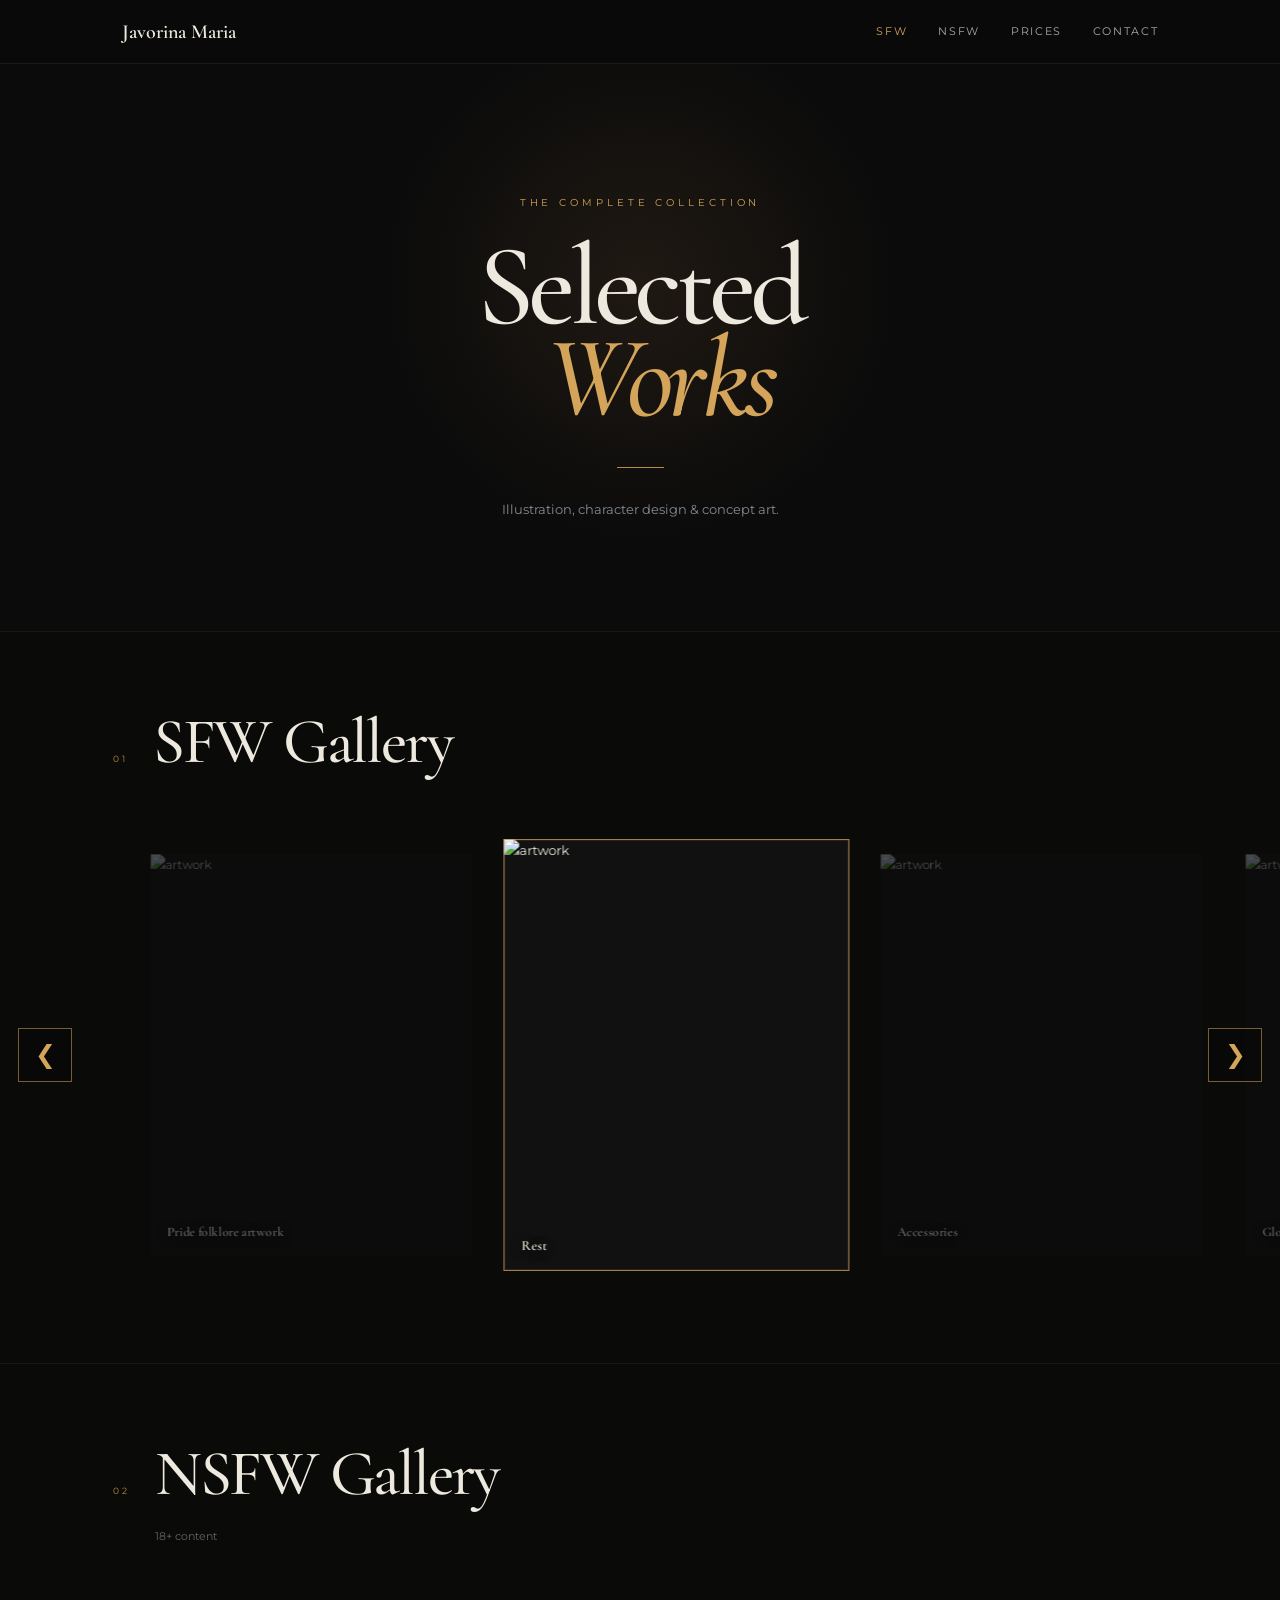
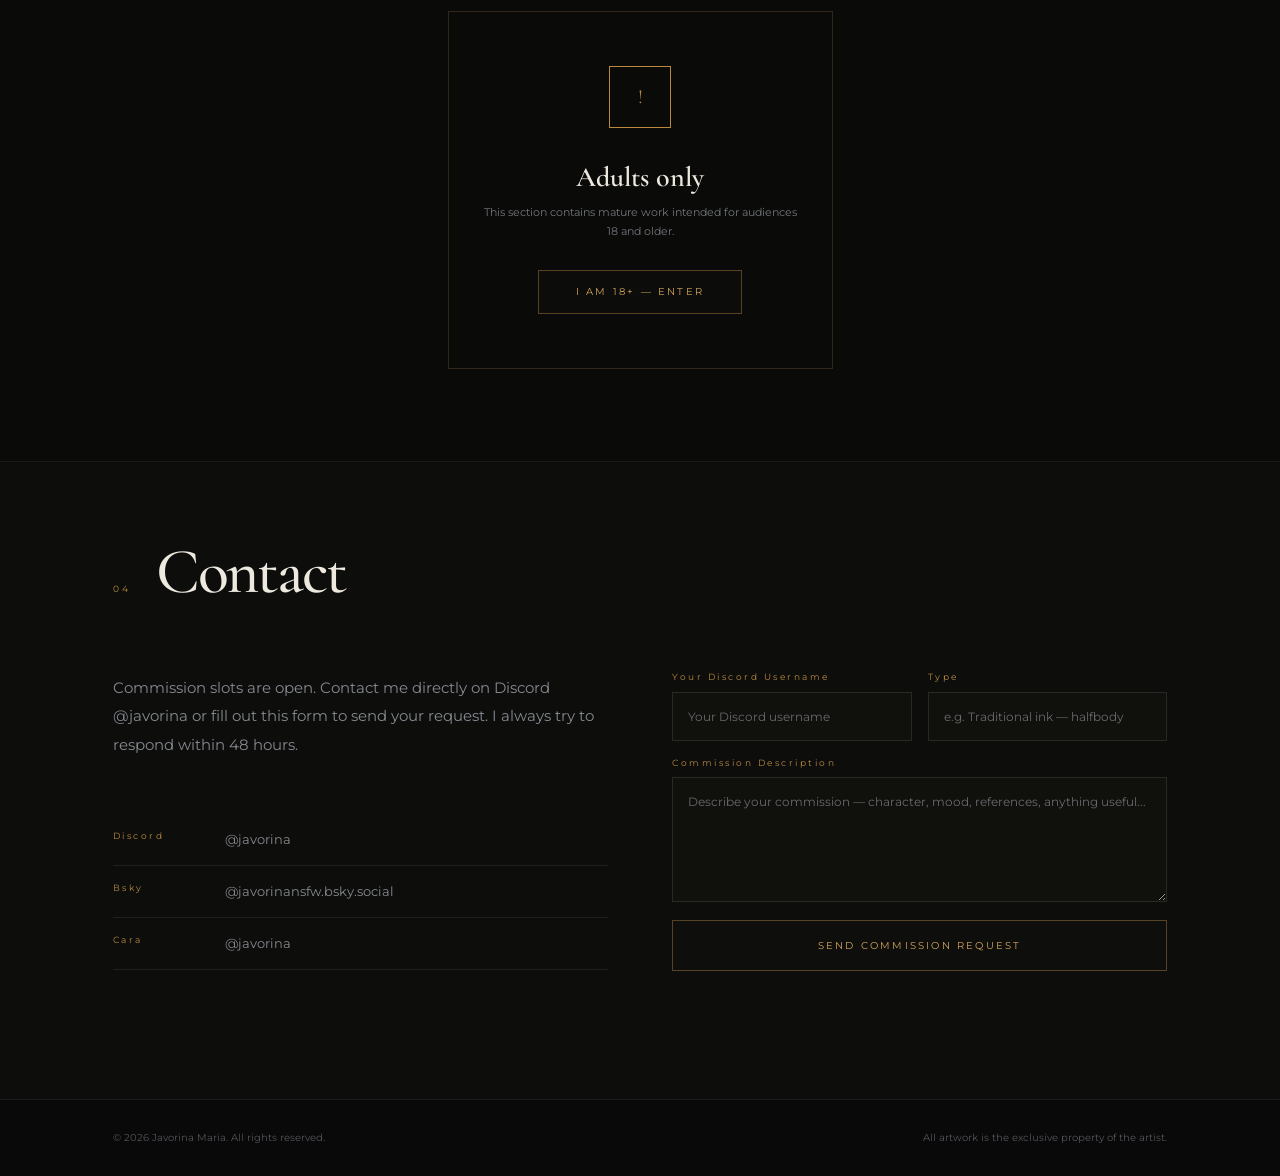
==== gallery.html @ 879e5c74 "Add files via upload" ====
<!DOCTYPE html>
<html lang="en">
<head>
  <meta charset="UTF-8">
  <meta name="viewport" content="width=device-width, initial-scale=1.0">
  <meta name="description" content="Javorina Maria — complete artwork gallery.">
  <title>Javorina Maria — Full Gallery</title>
  <link rel="preconnect" href="https://fonts.googleapis.com">
  <link rel="preconnect" href="https://fonts.gstatic.com" crossorigin>
  <link href="https://fonts.googleapis.com/css2?family=Cormorant+Garamond:wght@500;600;700&family=Montserrat:wght@400;500;600&display=swap" rel="stylesheet">
  <link rel="stylesheet" href="styles.css">
</head>
<body data-page="gallery">

  <div data-include="components/header.html"></div>

  <main>
    <section class="gallery-intro">
      <p class="small-heading">THE COMPLETE COLLECTION</p>
      <h1>Selected <span>Works</span></h1>
      <div class="gold-line"></div>
      <p>Illustration, character design &amp; concept art.</p>
    </section>

    <section class="all-art section" id="gallery">
      <div class="heading">
        <span class="number">01</span>
        <h2>SFW Gallery</h2>
      </div>

      <div class="gallery-carousel" data-carousel="sfw" aria-label="SFW artwork carousel">
        <button class="gallery-arrow gallery-arrow-prev" type="button" aria-label="Previous artwork">
          <span aria-hidden="true">&#10094;</span>
        </button>

        <div class="gallery-viewport">
          <div class="gallery-track">
            <figure class="gallery-image">
              <img src="https://cdn.bsky.app/img/feed_fullsize/plain/did:plc:odffykorzaq6z2rkuldzez2s/bafkreie663w2jkh5vv6lofkuvkv4exxqgyieqwrkubisobv7o2dqwhlgxe" alt="artwork" loading="lazy">
              <figcaption>Pride folklore artwork</figcaption>
            </figure>
            <figure class="gallery-image">
              <img src="https://cdn.bsky.app/img/feed_fullsize/plain/did:plc:odffykorzaq6z2rkuldzez2s/bafkreih3huxoryigcj4qpmq4ixp6iy2inlrrsllkoa6agb3w6lp2ke356e" alt="artwork" loading="lazy">
              <figcaption>Rest</figcaption>
            </figure>

            <figure class="gallery-image">
              <img src="https://cdn.bsky.app/img/feed_fullsize/plain/did:plc:odffykorzaq6z2rkuldzez2s/bafkreifkazjxpp7zt5swt454fiaji3ssslbm7grmslijstfjl6eq4bsgve" alt="artwork" loading="lazy">
              <figcaption>Accessories</figcaption>
            </figure>

            <figure class="gallery-image">
              <img src="https://cdn.bsky.app/img/feed_thumbnail/plain/did:plc:odffykorzaq6z2rkuldzez2s/bafkreienkyuwn52i3qmdgovljktkrsbe6w7xx54jnlk4pshoi4iridsw4e" alt="artwork" loading="lazy">
              <figcaption>Glow</figcaption>
            </figure>

            <figure class="gallery-image">
              <img src="https://cdn.bsky.app/img/feed_fullsize/plain/did:plc:odffykorzaq6z2rkuldzez2s/bafkreibao44mgwdit2yrjzni7auep5qmr3yf55oln3gfr2uup7cpcnxloy" alt="artwork" loading="lazy">
              <figcaption>Kalahira - OC art</figcaption>
            </figure>

            <figure class="gallery-image">
              <img src="https://cdn.bsky.app/img/feed_fullsize/plain/did:plc:odffykorzaq6z2rkuldzez2s/bafkreia5xp5vtfhtttbussmnhlcqqoxybxfjhplolyk5ozwjj2coowq6wy" alt="artwork" loading="lazy">
              <figcaption>Shadow</figcaption>
            </figure>

            <figure class="gallery-image">
              <img src="https://cdn.bsky.app/img/feed_fullsize/plain/did:plc:odffykorzaq6z2rkuldzez2s/bafkreifdshfembavfd76kimctnxntadhp6dsgpkpg3b3y5op4vguvzbaaq" alt="artwork" loading="lazy">
              <figcaption>Wicked - Inktober 2021</figcaption>
            </figure>

            <figure class="gallery-image">
              <img src="https://cdn.bsky.app/img/feed_fullsize/plain/did:plc:odffykorzaq6z2rkuldzez2s/bafkreifv6gel4f5bnugoli6f2zvle7bzu5iaohljfgjzk6mfisrllfkcom" alt="artwork" loading="lazy">
              <figcaption>Evelynn fanart</figcaption>
            </figure>

            <figure class="gallery-image">
              <img src="https://cdn.bsky.app/img/feed_fullsize/plain/did:plc:odffykorzaq6z2rkuldzez2s/bafkreiedzbgls3kqk7ebe2u6avpf35jxp3iw6z2ik5jggdfvofk4da7lau" alt="artwork" loading="lazy">
              <figcaption>Spotted by Alosaurus</figcaption>
            </figure>

            <figure class="gallery-image">
              <img src="https://cdn.bsky.app/img/feed_fullsize/plain/did:plc:odffykorzaq6z2rkuldzez2s/bafkreieui24b65tpkla2aajgnhnwckkub6jgsy24uk532eozoung55toye" alt="artwork" loading="lazy">
              <figcaption>Lady Dimitrescu and her daughters </figcaption>
            </figure>

            <figure class="gallery-image">
              <img src="https://cdn.bsky.app/img/feed_fullsize/plain/did:plc:odffykorzaq6z2rkuldzez2s/bafkreihjqwaoyr7da2yv5nc5i26ueuvdqvcvnvchl2hpzlvvtv4jzwqxou" alt="artwork" loading="lazy">
              <figcaption>Vulture Harpy</figcaption>
            </figure>

            <figure class="gallery-image">
              <img src="https://cdn.bsky.app/img/feed_fullsize/plain/did:plc:odffykorzaq6z2rkuldzez2s/bafkreiduwdsicgtpomjdyubae7guymuiegvwlxbca3smkj3b56pzydx7s4" alt="artwork" loading="lazy">
              <figcaption>Travel</figcaption>
            </figure>

            <figure class="gallery-image">
              <img src="https://cdn.bsky.app/img/feed_fullsize/plain/did:plc:odffykorzaq6z2rkuldzez2s/bafkreidbvrpu6oy3lp3kbonv3eyfhgmr6b5jk5hm23k5rusr2t7shwuv5e" alt="artwork" loading="lazy">
              <figcaption>Malenia</figcaption>
            </figure>

            <figure class="gallery-image">
              <img src="https://cdn.bsky.app/img/feed_thumbnail/plain/did:plc:odffykorzaq6z2rkuldzez2s/bafkreia553iwncfeuws6f7dlczh3plkjm32jnzet3twtfpwnzk4cswpxh4" alt="artwork" loading="lazy">
              <figcaption>Illusion</figcaption>
            </figure>

            <figure class="gallery-image">
              <img src="https://cdn.bsky.app/img/feed_fullsize/plain/did:plc:odffykorzaq6z2rkuldzez2s/bafkreig7rmhrmmjj5wrvfvoex7a7sdrgeixz4e2dyozzdpwssejqxalfou" alt="artwork" loading="lazy">
              <figcaption>Dream</figcaption>
            </figure>

            <figure class="gallery-image">
              <img src="https://cdn.bsky.app/img/feed_fullsize/plain/did:plc:odffykorzaq6z2rkuldzez2s/bafkreihhhajzti4bc6g7yk4d55gahz5ysmcbdvpwrk42a3nuugimbyvimu" alt="artwork" loading="lazy">
              <figcaption>Choice</figcaption>
            </figure>

            <figure class="gallery-image">
              <img src="https://cdn.bsky.app/img/feed_fullsize/plain/did:plc:odffykorzaq6z2rkuldzez2s/bafkreicjvo5yjyveaz75lj3qxvdvg7d7zcc74c5kbxj43ylm4txg3gaccy" alt="artwork" loading="lazy">
              <figcaption>Flame</figcaption>
            </figure>
            <figure class="gallery-image">
              <img src="https://cdn.bsky.app/img/feed_fullsize/plain/did:plc:odffykorzaq6z2rkuldzez2s/bafkreif5lhu63lejeqxpht5d6wr33iwnsvdlpqctl6wlm2foo2fmfc6cmq" alt="artwork" loading="lazy">
              <figcaption>OC colored portrait</figcaption>
            </figure>
            <figure class="gallery-image">
              <img src="https://cdn.bsky.app/img/feed_fullsize/plain/did:plc:odffykorzaq6z2rkuldzez2s/bafkreicqac6g43yzal4dcx3ajutvhxzcrhajfxtldivap6ffwcy3c5lmme" alt="artwork" loading="lazy">
              <figcaption>Jinx fanart</figcaption>
            </figure>
          </div>
        </div>

        <button class="gallery-arrow gallery-arrow-next" type="button" aria-label="Next artwork">
          <span aria-hidden="true">&#10095;</span>
        </button>
      </div>
    </section>

    <section class="all-art section" id="mature-gallery">
      <div class="heading">
        <span class="number">02</span>
        <div>
          <h2>NSFW Gallery</h2>
          <p class="note">18+ content</p>
        </div>
      </div>

      <div class="gallery-verification" id="galleryVerification">
        <div class="warning-icon">!</div>
        <h3>Adults only</h3>
        <p>This section contains mature work intended for audiences 18 and older.</p>
        <button class="outline-button" id="galleryEnter" type="button">
          I AM 18+ — ENTER
        </button>
      </div>

      <div class="mature-gallery" id="matureGallery" aria-hidden="true">
        <div class="gallery-carousel" data-carousel="nsfw" aria-label="NSFW artwork carousel">
          <button class="gallery-arrow gallery-arrow-prev" type="button" aria-label="Previous artwork">
            <span aria-hidden="true">&#10094;</span>
          </button>

          <div class="gallery-viewport">
            <div class="gallery-track">
              <figure class="gallery-image">
                <img src="https://cdn.bsky.app/img/feed_fullsize/plain/did:plc:wvolor6hg4yvqwmpcdiigkxn/bafkreigmf26u4kpyicaqxiiavphiodxbqf4bs3agcnw4b4uwqzigpzbdli" alt="artwork" loading="lazy">
                <figcaption>Faun Lady comission</figcaption>
              </figure>
              <figure class="gallery-image">
                <img src="https://cdn.bsky.app/img/feed_fullsize/plain/did:plc:wvolor6hg4yvqwmpcdiigkxn/bafkreigbhhtbc4oqnfijxksyvmceseus7xm3mjpmdqbv2ehy3olzicvmn4" alt="artwork" loading="lazy">
                <figcaption>Neeko and Niddale</figcaption>
              </figure>
              <figure class="gallery-image">
                <img src="https://cdn.bsky.app/img/feed_thumbnail/plain/did:plc:wvolor6hg4yvqwmpcdiigkxn/bafkreiciidzltl6nnkgnlpjmzq6rj3piowevcqlqu7k4jdk3aaqbcgsyqa" alt="artwork" loading="lazy">
                <figcaption>OC Sketches</figcaption>
              </figure>

              <figure class="gallery-image">
                <img src="https://cdn.bsky.app/img/feed_fullsize/plain/did:plc:wvolor6hg4yvqwmpcdiigkxn/bafkreihcwenb4jveum4pftyfezvnot5egegmzxslqjf6zmokics6t3c6hm" alt="artwork" loading="lazy">
                <figcaption>Minthara and my Dark Urge</figcaption>
              </figure>

              <figure class="gallery-image">
                <img src="https://cdn.bsky.app/img/feed_fullsize/plain/did:plc:wvolor6hg4yvqwmpcdiigkxn/bafkreigmnpo3k46me4rzfhg4c4kwjjmnb4dfnpfcotpz2jx3t2sazbyc7u" alt="artwork" loading="lazy">
                <figcaption>Hot stuff</figcaption>
              </figure>

              <figure class="gallery-image">
                <img src="https://cdn.bsky.app/img/feed_thumbnail/plain/did:plc:wvolor6hg4yvqwmpcdiigkxn/bafkreiccuegflunxgczg53azatrlqmqf5aisjvqx6u7gh7ogtil6ikes6m" alt="artwork" loading="lazy">
                <figcaption>Duo rank</figcaption>
              </figure>

              <figure class="gallery-image">
                <img src="https://cdn.bsky.app/img/feed_thumbnail/plain/did:plc:wvolor6hg4yvqwmpcdiigkxn/bafkreigv2iu7udz632havrinvz6hf43gd3ooaud5fv6wcubofs2apfsywy" alt="artwork" loading="lazy">
                <figcaption>Stuff training</figcaption>
              </figure>

              <figure class="gallery-image">
                <img src="https://cdn.bsky.app/img/feed_fullsize/plain/did:plc:wvolor6hg4yvqwmpcdiigkxn/bafkreiaqtmxw5bamtlgdopx3ipaoqag6bjtuhct7fcrvgnzr6y67oc5fny" alt="artwork" loading="lazy">
                <figcaption>Venom</figcaption>
              </figure>

              <figure class="gallery-image">
                <img src="https://cdn.bsky.app/img/feed_fullsize/plain/did:plc:wvolor6hg4yvqwmpcdiigkxn/bafkreidex55nsesxp4yrr3pcaceadxg35whhxuxdjzteidyrf2qzm3iu44" alt="artwork" loading="lazy">
                <figcaption>Demon lady</figcaption>
              </figure>

              <figure class="gallery-image">
                <img src="https://cdn.bsky.app/img/feed_fullsize/plain/did:plc:wvolor6hg4yvqwmpcdiigkxn/bafkreiasx6xmnil4pg64t3cplfhcmxjtjc3bxzc7eursu3jk2dcyqpnztu" alt="artwork" loading="lazy">
                <figcaption>Power fantasy</figcaption>
              </figure>

              <figure class="gallery-image">
                <img src="https://cdn.bsky.app/img/feed_fullsize/plain/did:plc:wvolor6hg4yvqwmpcdiigkxn/bafkreib73abd6d27cdlci6r3alsxwjmk3h26wllymhf6pbqmbtnilz7h3m" alt="artwork" loading="lazy">
                <figcaption>Some facehuger action</figcaption>
              </figure>

              <figure class="gallery-image">
                <img src="https://cdn.bsky.app/img/feed_fullsize/plain/did:plc:wvolor6hg4yvqwmpcdiigkxn/bafkreied2f2toya6vllwh4fgr2z3nwjpnsrqdcascf4sexvqvodpyultwm" alt="artwork" loading="lazy">
                <figcaption>Kinktober 2025 - Alien Abduction</figcaption>
              </figure>
              <figure class="gallery-image">
                <img src="https://cdn.bsky.app/img/feed_fullsize/plain/did:plc:wvolor6hg4yvqwmpcdiigkxn/bafkreibyrbgetokqc5aewopdvxrzqgdpqeje4hlk35oeipi6fmlj7x62de" alt="artwork" loading="lazy">
                <figcaption>MVP! - Deadlock artwork</figcaption>
              </figure>
            </div>
          </div>

          <button class="gallery-arrow gallery-arrow-next" type="button" aria-label="Next artwork">
            <span aria-hidden="true">&#10095;</span>
          </button>
        </div>
      </div>
    </section>

    <div id="gallery-contact" data-include="components/contact-form.html"></div>
  </main>

  <footer class="footer">
    <span>© 2026 Javorina Maria. All rights reserved.</span>
    <span>All artwork is the exclusive property of the artist.</span>
  </footer>

  <script src="script.js"></script>
</body>
</html>
---- styles.css ----
:root {
  --black: #090909;
  --black-soft: #0d0d0c;
  --gold: #b98a3e;
  --gold-bright: #d3a45a;
  --cream: #eee9df;
  --muted: #777a80;
  --line: rgba(204, 171, 111, .17);
  --serif: "Cormorant Garamond", Georgia, serif;
  --sans: "Montserrat", Arial, sans-serif;
  --header-h: 64px;
}

* {
  box-sizing: border-box;
}

html {
  scroll-behavior: smooth;
  background: var(--black);
}

body {
  margin: 0;
  background: var(--black);
  color: var(--cream);
  font-family: var(--sans);
  font-size: 13px;
  line-height: 1.75;
  overflow-x: hidden;
}

::selection {
  background: var(--gold);
  color: #111;
}

a {
  color: inherit;
  text-decoration: none;
}

button,
input,
select,
textarea {
  font: inherit;
}

button,
a {
  -webkit-tap-highlight-color: transparent;
}

.section {
  scroll-margin-top: var(--header-h);
}

.header {
  position: fixed;
  inset: 0 0 auto 0;
  width: 100%;
  height: var(--header-h);
  z-index: 1000;

  display: flex;
  align-items: center;
  justify-content: space-between;

  padding: 0 max(9.5vw, 28px);

  background: rgba(9, 9, 9, .90);
  border-bottom: 1px solid rgba(255, 255, 255, .07);

  backdrop-filter: blur(14px);
  -webkit-backdrop-filter: blur(14px);
}

.logo {
  display: inline-flex;
  align-items: center;
  gap: 12px;
  cursor: pointer;
}

.logo-image {
  width: 150px;
  height: 200px;
  display: block;
  object-fit: contain;
}

.artist-name {
  font: 600 20px/1 var(--serif);
}

.nav {
  display: flex;
  align-items: center;
  gap: 31px;
}

.nav a {
  position: relative;
  color: #aaa9a5;
  font-size: 11px;
  letter-spacing: .15em;
  transition: color .3s ease;
}

.nav a::after {
  content: "";
  position: absolute;
  left: 0;
  right: 0;
  bottom: -6px;
  height: 1px;
  background: var(--gold);
  transform: scaleX(0);
  transform-origin: center;
  transition: transform .3s ease;
}

.nav a:hover,
.nav a.active {
  color: var(--gold-bright);
}

.nav a:hover::after {
  transform: scaleX(1);
}

.menu-button {
  display: none;
  background: none;
  border: 0;
  padding: 7px;
  cursor: pointer;
}

.menu-button span {
  display: block;
  width: 22px;
  height: 1px;
  margin: 5px;
  background: var(--cream);
}

.intro {
  position: relative;
  min-height: 100vh;
  display: grid;
  place-items: center;
  overflow: hidden;
}

.intro-background {
  position: absolute;
  inset: -25px;

  background:
    linear-gradient(
      rgba(0, 0, 0, .63),
      rgba(0, 0, 0, .82)
    ),
    #111;

  background-size: cover;
  background-position: center;
  background-repeat: no-repeat;

  filter: blur(5px);
  transform: scale(1.05);
}

.intro-background.has-background {
  filter: blur(8px);
  transform: scale(1.07);
}

.intro-overlay {
  position: absolute;
  inset: 0;
  background:
    radial-gradient(
      ellipse at center,
      transparent 4%,
      rgba(0, 0, 0, .45) 55%,
      rgba(0, 0, 0, .90) 100%
    );
  pointer-events: none;
}

.intro-content {
  position: relative;
  z-index: 2;
  text-align: center;
  margin-top: 34px;
}

.small-heading {
  color: var(--gold-bright);
  font-size: 10px;
  letter-spacing: .39em;
  margin: 0 0 29px;
}

.intro h1 {
  margin: 0;
  font: 500 clamp(88px, 9.2vw, 142px) / .78 var(--serif);
  letter-spacing: -.055em;
}

.intro h1 span {
  display: block;
}

.intro h1 span:last-child {
  color: var(--gold-bright);
  font-style: italic;
  margin-left: 34px;
}

.gold-line {
  width: 47px;
  height: 1px;
  background: var(--gold);
  margin: 42px auto 30px;
}

.intro-text {
  color: #858990;
  margin: 0 0 48px;
  line-height: 2.05;
  font-size: 14px;
}

.scroll-down {
  margin-top: 48px;
  color: #666;
  font-size: 9px;
  letter-spacing: .32em;
}

.scroll-down i {
  display: block;
  width: 1px;
  height: 47px;
  background: #4a4a4a;
  margin: 7px auto 0;
}

.outline-button,
.send-button {
  display: inline-flex;
  align-items: center;
  justify-content: center;

  min-height: 44px;
  padding: 0 37px;

  border: 1px solid rgba(187, 142, 69, .42);

  background: rgba(21, 19, 15, .28);

  color: var(--gold-bright);

  font-size: 10px;
  letter-spacing: .22em;

  transition:
    color .3s ease,
    background .3s ease,
    border-color .3s ease,
    box-shadow .3s ease,
    transform .3s ease;

  cursor: pointer;
}

.outline-button:hover,
.send-button:hover {
  color: #fff7e8;
  background: rgba(188, 142, 69, .15);
  border-color: var(--gold-bright);
  box-shadow: 0 0 25px rgba(185, 138, 62, .14);
  transform: translateY(-1px);
}

.more-link {
  display: flex;
  justify-content: center;
  margin-top: 38px;
}

.art-section,
.prices,
.contact,
.all-art {
  padding: 78px max(8.8vw, 28px) 92px;
  border-top: 1px solid rgba(255, 255, 255, .055);
  background: var(--black-soft);
}

.heading {
  display: flex;
  align-items: baseline;
  gap: 25px;
  margin-bottom: 65px;
}

.number {
  color: var(--gold);
  font-size: 9px;
  letter-spacing: .35em;
}

.heading h2 {
  margin: 0;
  font: 500 clamp(49px, 5vw, 72px) / 1 var(--serif);
  letter-spacing: -.035em;
}

.note {
  margin: 21px 0 0;
  color: #62656a;
  font-size: 11px;
}

.preview {
  max-width: 1280px;
  margin: auto;

  display: grid;
  grid-template-columns: repeat(5, 1fr);

  grid-auto-rows: 300px;

  gap: 14px;
}

.art-piece {
  position: relative;
  margin: 0;
  overflow: hidden;
  background: #111;
}

.art-image {
  display: block;
  width: 100%;
  height: 100%;
  object-fit: cover;
  object-position: center;

  transition:
    transform .65s cubic-bezier(.2, .8, .2, 1),
    filter .65s ease;
}

.art-piece:hover .art-image {
  transform: scale(1.035);
  filter: brightness(1.12);
}

.art-piece::after {
  content: "";
  position: absolute;
  inset: 0;
  pointer-events: none;

  background:
    linear-gradient(
      to top,
      rgba(0, 0, 0, .66) 0%,
      rgba(0, 0, 0, .12) 38%,
      transparent 68%
    );
}

.art-name {
  position: absolute;
  z-index: 2;
  left: 18px;
  bottom: 15px;
  margin: 0;

  font: 600 15px var(--serif);
  color: #e8d8bd;
  text-shadow: 0 2px 12px #000;
}

.mature-section {
  min-height: 820px;
}

.age-check,
.gallery-verification {
  width: min(385px, 100%);
  min-height: 358px;

  margin: 8px auto 0;
  padding: 35px;

  border: 1px solid rgba(195, 154, 89, .2);

  display: flex;
  flex-direction: column;
  align-items: center;
  justify-content: center;

  text-align: center;
}

.warning-icon {
  width: 62px;
  height: 62px;

  border: 1px solid var(--gold);

  display: grid;
  place-items: center;

  color: var(--gold);

  font: 20px var(--serif);

  margin-bottom: 32px;
}

.age-check h3,
.gallery-verification h3 {
  font: 600 28px var(--serif);
  margin: 0 0 9px;
}

.age-check p,
.gallery-verification p {
  color: #72757b;
  line-height: 1.8;
  font-size: 11px;
  margin: 0 0 28px;
}

.mature-content,
.mature-gallery {
  display: none;
}

.mature-content.shown,
.mature-gallery.shown {
  display: block;
  animation: fadeIn .55s ease;
}

.text-link {
  display: block;
  margin: 25px auto 0;

  border: 0;
  background: none;

  color: #777;
  cursor: pointer;

  font-size: 9px;
  letter-spacing: .2em;
}

.text-link:hover {
  color: var(--gold);
}

.gallery-intro {
  min-height: 56vh;
  padding: calc(var(--header-h) + 130px) 28px 110px;
  display: flex;
  flex-direction: column;
  align-items: center;
  justify-content: center;
  text-align: center;
  background:
    radial-gradient(
      circle at 50% 45%,
      rgba(105, 75, 46, .22),
      transparent 35%
    ),
    #0b0b0b;
}

.gallery-intro h1 {
  margin: 0;
  font: 500 clamp(72px, 9vw, 135px) / .8 var(--serif);
  letter-spacing: -.05em;
}

.gallery-intro h1 span {
  display: block;
  color: var(--gold-bright);
  font-style: italic;
  margin-left: 38px;
}

.gallery-intro > p:last-child {
  color: #858990;
  font-size: 13px;
  margin: 0;
}

.all-art {
  background: #0a0a09;
}

.gallery-carousel {
  position: relative;
  width: 100vw;
  margin-left: calc(50% - 50vw);
}

.gallery-viewport {
  width: 100%;
  overflow: hidden;
  touch-action: pan-y;
}

.gallery-track {
  --carousel-offset: 0px;
  --carousel-gap: 1.5vw;

  --carousel-slide-width: 27vw;
  display: flex;
  gap: var(--carousel-gap);
  width: max-content;
  padding: 0;
  transform: translate3d(var(--carousel-offset), 0, 0);
  transition: transform .55s cubic-bezier(.2, .8, .2, 1);
  will-change: transform;
}

.gallery-track.no-transition {
  transition: none;
}

.gallery-image {
  position: relative;
  flex: 0 0 var(--carousel-slide-width);
  width: var(--carousel-slide-width);
  aspect-ratio: 4 / 5;
  margin: 0;
  overflow: hidden;
  background: #111;
  opacity: .42;
  transform: scale(.93);
  transition: opacity .55s ease, transform .55s ease, filter .55s ease;
}

.gallery-image::before {
  content: "";
  position: absolute;
  z-index: 3;
  inset: 0;
  border: 1px solid transparent;
  pointer-events: none;
  transition: border-color .55s ease, box-shadow .55s ease;
}

.gallery-image.is-active {
  opacity: 1;
  transform: scale(1);
  z-index: 2;
}

.gallery-image.is-active::before {
  border-color: rgba(211, 164, 90, .75);
  box-shadow: inset 0 0 0 1px rgba(211, 164, 90, .12), 0 0 35px rgba(185, 138, 62, .14);
}

.gallery-image img {
  display: block;
  width: 100%;
  height: 100%;
  object-fit: cover;
  object-position: center;
  cursor: zoom-in;
  transition: filter .55s ease, transform .65s cubic-bezier(.2, .8, .2, 1);
}

.gallery-image:not(.is-active) img {
  filter: brightness(.68);
}

.gallery-image:hover img,
.gallery-image.is-active img {
  filter: brightness(1);
}

.gallery-image:hover img {
  transform: scale(1.025);
}

.gallery-image figcaption {
  position: absolute;
  z-index: 4;
  left: 18px;
  right: 18px;
  bottom: 17px;
  color: #eee6d9;
  font: 600 14px var(--serif);
  text-shadow: 0 2px 11px #000;
}

.gallery-arrow {
  position: absolute;
  z-index: 10;
  top: 50%;
  transform: translateY(-50%);
  width: 54px;
  height: 54px;
  border: 1px solid rgba(211, 164, 90, .55);
  background: rgba(9, 9, 9, .82);
  color: var(--gold-bright);
  display: grid;
  place-items: center;
  cursor: pointer;
  transition: background .25s ease, border-color .25s ease, color .25s ease, opacity .25s ease;
}

.gallery-arrow-prev { left: 18px; }
.gallery-arrow-next { right: 18px; }

.gallery-arrow span {
  font-size: 25px;
  line-height: 1;
}

.gallery-arrow:hover:not(:disabled) {
  background: rgba(185, 138, 62, .18);
  border-color: var(--gold-bright);
  color: #fff7e8;
}

.gallery-arrow:disabled {
  opacity: .25;
  cursor: default;
}

.price-list {
  display: grid;
  grid-template-columns: repeat(3, minmax(0, 1fr));
  max-width: 1280px;
  margin: 0 auto;
}

.price-box.price-tier {
  min-height: 0;
  padding: 12px 18px 18px;
  border-left: 1px solid rgba(255, 255, 255, .08);
  display: flex;
  flex-direction: column;
  gap: 16px;
}

.price-box.price-tier:last-child {
  border-right: 1px solid rgba(255, 255, 255, .08);
}

.price-tier-image-wrap {
  position: relative;
  width: 100%;
  overflow: hidden;
  background: #111;
  cursor: zoom-in;
}

.price-tier-image-wrap::after {
  content: "";
  position: absolute;
  inset: 0;
  background: linear-gradient(to top, rgba(0,0,0,.08), transparent 30%);
  pointer-events: none;
}

.price-tier-image {
  display: block;
  width: 100%;
  height: auto;
  object-fit: contain;
  transition: transform .45s ease, filter .45s ease;
}

.price-tier-image-wrap:hover .price-tier-image {
  transform: scale(1.015);
  filter: brightness(1.04);
}

.price-tier .outline-button {
  width: 100%;
  margin-top: auto;
}

.price-note {
  max-width: 1280px;
  margin: 22px auto 0;
  color: #505258;
  font-size: 9px;
}

.contact-area {
  max-width: 1280px;
  margin: 0 auto;

  display: grid;
  grid-template-columns: 1fr 1fr;
  gap: 64px;
}

.lead {
  max-width: 590px;

  margin: 5px 0 55px;

  color: #858990;

  font-size: 15px;
  line-height: 1.9;
}

.contact-info {
  max-width: 610px;
}

.contact-info a {
  display: grid;
  grid-template-columns: 112px 1fr;

  padding: 14px 0;

  border-bottom: 1px solid rgba(255, 255, 255, .08);

  color: #86898d;

  transition: color .25s ease;
}

.contact-info a:hover {
  color: var(--cream);
}

.contact-info span,
label {
  color: var(--gold);
  font-size: 9px;
  letter-spacing: .28em;
}

.contact-form {
  display: flex;
  flex-direction: column;
  gap: 14px;
}

.input-row {
  display: grid;
  grid-template-columns: 1fr 1fr;
  gap: 16px;
}

label {
  display: flex;
  flex-direction: column;
  gap: 7px;
}

input,
select,
textarea {
  width: 100%;

  border: 1px solid rgba(255, 255, 255, .1);

  background: #10100c;

  color: #d5d1c9;

  padding: 13px 15px;

  outline: none;

  transition:
    border-color .25s,
    box-shadow .25s;

  font-size: 12px;
}

input:focus,
select:focus,
textarea:focus {
  border-color: rgba(201, 157, 85, .6);

  box-shadow:
    0 0 0 2px
    rgba(201, 157, 85, .06);
}

textarea {
  min-height: 125px;
  resize: vertical;
}

input::placeholder,
textarea::placeholder {
  color: #686a6e;
}

.send-button {
  width: 100%;
  min-height: 51px;
  margin-top: 4px;
}

.form-message {
  min-height: 22px;
  margin: 0;
  color: var(--gold);
  font-size: 11px;
  text-align: center;
}

.footer {
  padding: 29px max(8.8vw, 28px);

  display: flex;
  justify-content: space-between;

  border-top: 1px solid rgba(255, 255, 255, .07);

  color: #51545a;

  font-size: 10px;
}

.image-popup {
  position: fixed;
  inset: 0;
  z-index: 2000;

  display: none;
  align-items: center;
  justify-content: center;

  padding: 30px;

  background: rgba(0, 0, 0, .72);
  backdrop-filter: blur(12px);
  -webkit-backdrop-filter: blur(12px);
}

.image-popup.show {
  display: flex;
}

.image-popup-box {
  position: relative;

  max-width: 94vw;
  max-height: 94vh;

  display: flex;
  align-items: center;
  justify-content: center;
}

.image-popup-image {
  display: block;

  max-width: 94vw;
  max-height: 94vh;

  width: auto;
  height: auto;

  object-fit: contain;

  box-shadow: 0 15px 60px rgba(0, 0, 0, .55);
}

.image-popup-close {
  position: absolute;
  top: 10px;
  right: 10px;

  width: 38px;
  height: 38px;

  border: 1px solid rgba(255, 255, 255, .35);
  background: rgba(0, 0, 0, .65);

  color: #fff;
  font-size: 24px;
  line-height: 1;

  cursor: pointer;
}

.image-popup-close:hover {
  background: rgba(0, 0, 0, .9);
  border-color: var(--gold-bright);
  color: var(--gold-bright);
}

.art-image,
.gallery-image img {
  cursor: zoom-in;
}

body.popup-open {
  overflow: hidden;
}

@keyframes fadeIn {
  from {
    opacity: 0;
    transform: translateY(12px);
  }

  to {
    opacity: 1;
    transform: none;
  }
}

.price-tier .outline-button {
  min-height: 43px;
}

@media (max-width: 850px) {
  .price-list {
    grid-template-columns: 1fr;
    gap: 24px;
  }

  .price-box.price-tier,
  .price-box.price-tier:last-child {
    border-right: 1px solid rgba(255, 255, 255, .08);
  }
}

@media (max-width: 1100px) {
  .preview {
    grid-template-columns: repeat(3, 1fr);
  }

  .art-grid {
    grid-template-columns: repeat(4, 1fr);
  }
}

@media (max-width: 850px) {
  .header {
    padding: 0 22px;
  }

  .menu-button {
    display: block;
  }

  .nav {
    position: absolute;
    top: var(--header-h);
    left: 0;
    right: 0;

    padding: 25px;

    background: rgba(9, 9, 9, .97);

    flex-direction: column;
    align-items: center;
    gap: 19px;

    transform: translateY(-140%);
    transition: transform .3s ease;

    border-bottom: 1px solid var(--line);
  }

  .nav.open {
    transform: translateY(0);
  }

  .intro h1 {
    font-size: 19vw;
  }

  .preview {
    grid-template-columns: repeat(2, 1fr);
    grid-auto-rows: 330px;
  }

  .art-grid {
    grid-template-columns: repeat(3, 1fr);
  }

  .price-list,
  .contact-area {
    grid-template-columns: 1fr;
  }

  .price-box {
    border-right: 1px solid rgba(255, 255, 255, .08);
  }
}

@media (max-width: 560px) {
  .art-section,
  .prices,
  .contact,
  .all-art {
    padding: 55px 20px 65px;
  }

  .heading {
    gap: 13px;
    margin-bottom: 38px;
  }

  .heading h2 {
    font-size: 45px;
  }

  .preview,
  .art-grid {
    grid-template-columns: 1fr;
  }

  .preview {
    grid-auto-rows: 390px;
  }

  .gallery-image {
    aspect-ratio: 2 / 4;
  }

  .age-check,
  .gallery-verification {
    width: 100%;
  }

  .input-row {
    grid-template-columns: 1fr;
  }

  .footer {
    flex-direction: column;
    gap: 8px;
  }

  .small-heading {
    letter-spacing: .22em;
    font-size: 8px;
  }

  .intro h1 {
    font-size: 22vw;
  }

  .contact-info a {
    grid-template-columns: 90px 1fr;
  }

  .gallery-intro {
    min-height: 52vh;
    padding-left: 20px;
    padding-right: 20px;
  }

  .gallery-intro h1 {
    font-size: 21vw;
  }
}
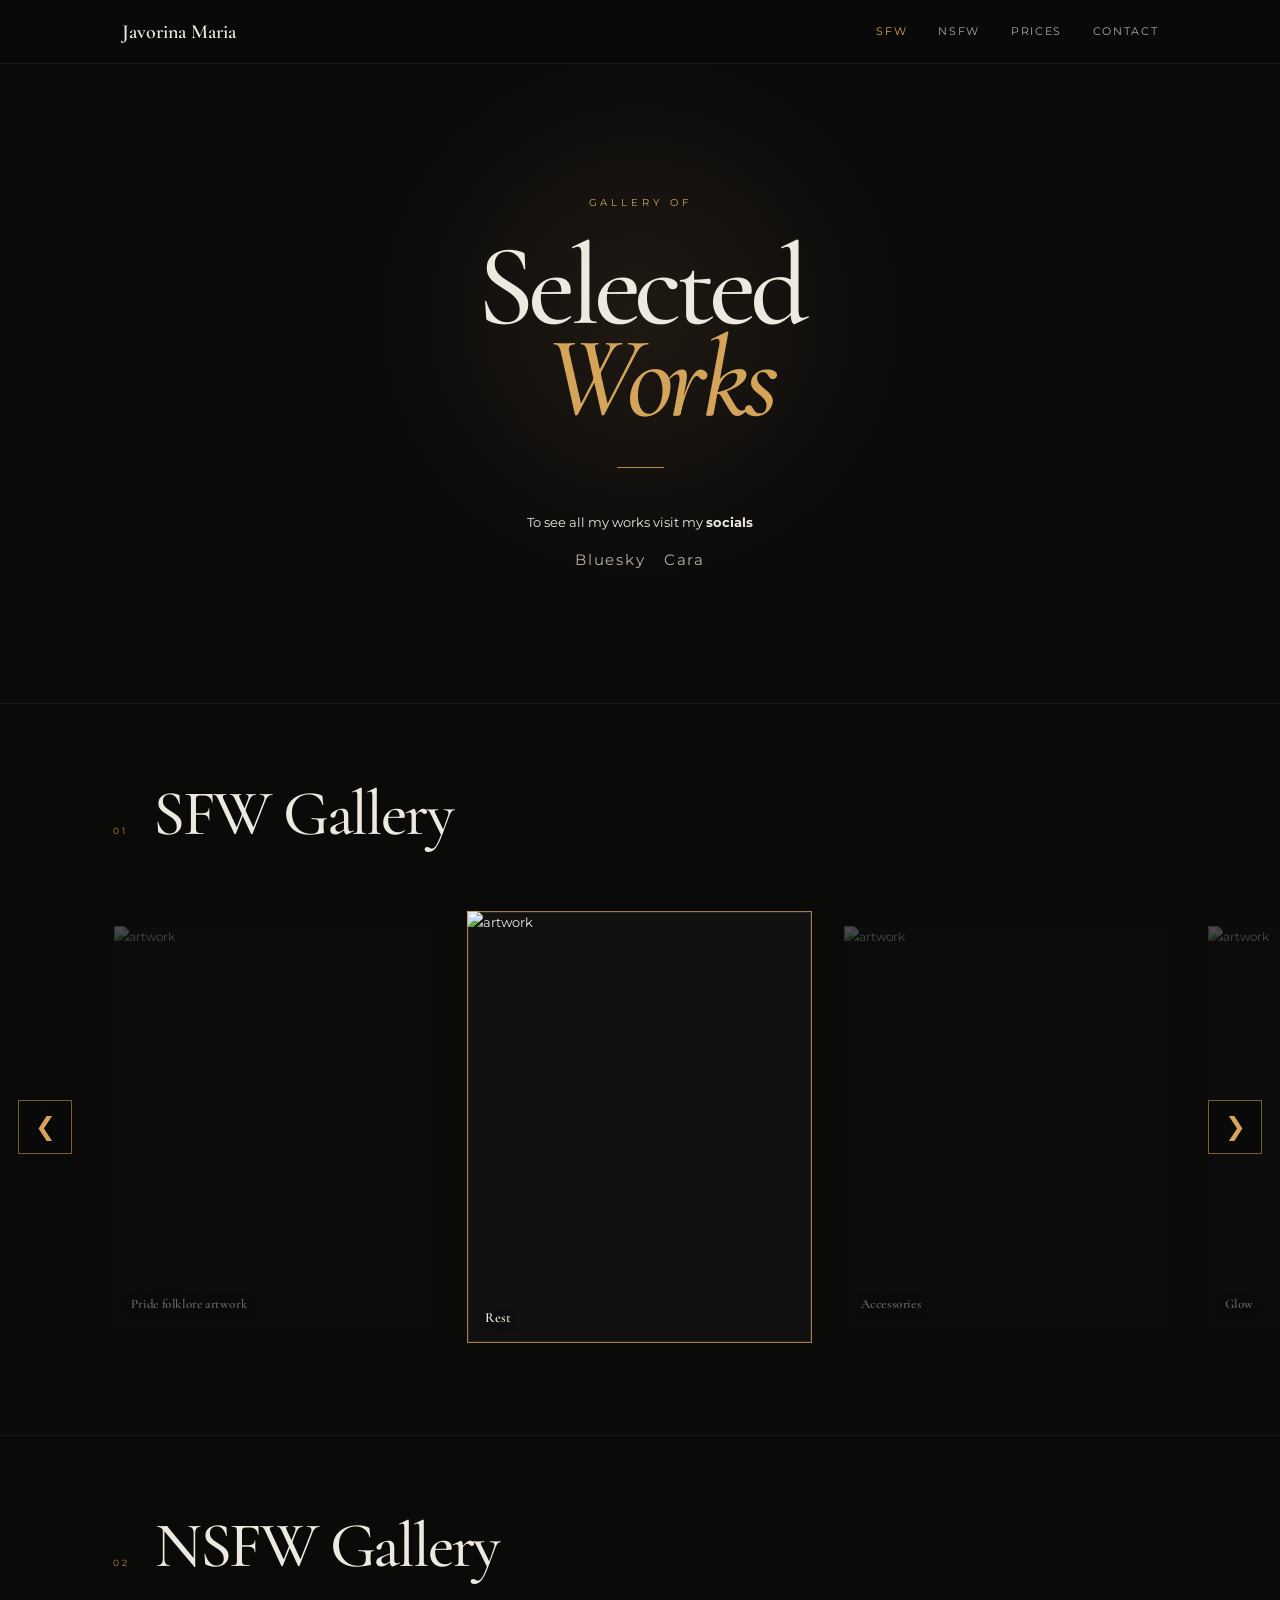
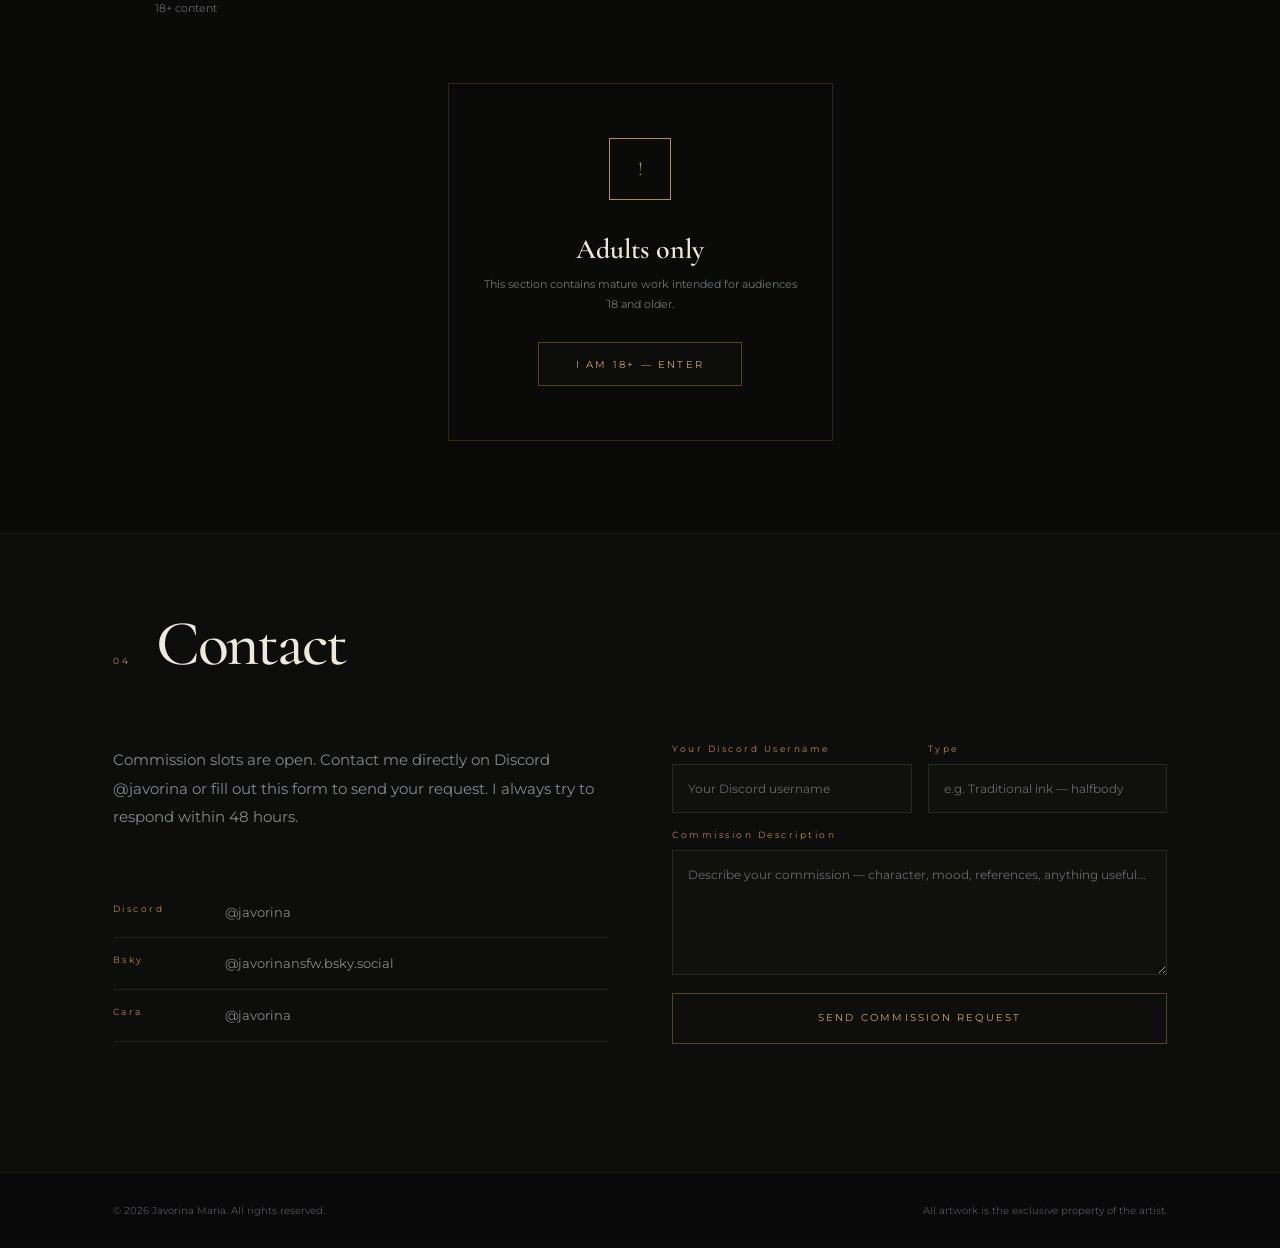
==== commit cc506333: "Add files via upload" ====
--- a/gallery.html
+++ b/gallery.html
@@ -4,7 +4,7 @@
   <meta charset="UTF-8">
   <meta name="viewport" content="width=device-width, initial-scale=1.0">
   <meta name="description" content="Javorina Maria — complete artwork gallery.">
-  <title>Javorina Maria — Full Gallery</title>
+  <title>Javorina Maria — Gallery</title>
   <link rel="preconnect" href="https://fonts.googleapis.com">
   <link rel="preconnect" href="https://fonts.gstatic.com" crossorigin>
   <link href="https://fonts.googleapis.com/css2?family=Cormorant+Garamond:wght@500;600;700&family=Montserrat:wght@400;500;600&display=swap" rel="stylesheet">
@@ -16,10 +16,14 @@
 
   <main>
     <section class="gallery-intro">
-      <p class="small-heading">THE COMPLETE COLLECTION</p>
+      <p class="small-heading">GALLERY OF</p>
       <h1>Selected <span>Works</span></h1>
       <div class="gold-line"></div>
-      <p>Illustration, character design &amp; concept art.</p>
+      <p>To see all my works visit my <strong>socials</strong></p>
+      <div class="landing-socials" aria-label="Social links">
+          <a href="https://bsky.app/profile/did:plc:wvolor6hg4yvqwmpcdiigkxn" target="_blank" rel="noopener noreferrer">Bluesky</a>
+          <a href="https://cara.app/javorina" target="_blank" rel="noopener noreferrer">Cara</a>
+      </div>
     </section>
 
     <section class="all-art section" id="gallery">
--- a/styles.css
+++ b/styles.css
@@ -230,7 +230,7 @@
 
 .intro-text {
   color: #858990;
-  margin: 0 0 48px;
+  margin: 0 0 20px;
   line-height: 2.05;
   font-size: 14px;
 }
@@ -1079,3 +1079,95 @@
     font-size: 21vw;
   }
 }
+
+
+/* Landing-page social links */
+.landing-socials {
+  display: flex;
+  align-items: center;
+  justify-content: center;
+  flex-wrap: wrap;
+  gap: 9px 18px;
+  margin-bottom: 20px;
+}
+
+.landing-socials-label {
+  color: #777;
+  font-size: 8px;
+  letter-spacing: .22em;
+}
+
+.landing-socials a {
+  color: #b9b0a2;
+  font-size: 15px;
+  letter-spacing: .12em;
+  text-decoration: none;
+  transition: color .25s ease;
+}
+
+.landing-socials a:hover,
+.landing-socials a:focus-visible {
+  color: var(--gold-bright);
+}
+
+.landing-socials strong {
+  color: #e8d8bd;
+  font-weight: 600;
+}
+
+/* Full gallery: one large, perfectly centered artwork at a time on phones */
+@media (max-width: 560px) {
+  .gallery-carousel {
+    width: 100vw;
+    margin-left: calc(50% - 50vw);
+  }
+
+  .gallery-viewport {
+    width: 100%;
+  }
+
+  .gallery-track {
+    --carousel-gap: 16px;
+    --carousel-slide-width: calc(100vw - 40px);
+    align-items: center;
+  }
+
+  .gallery-image {
+    flex: 0 0 var(--carousel-slide-width);
+    width: var(--carousel-slide-width);
+    aspect-ratio: 4 / 5;
+  }
+
+  .gallery-arrow {
+    width: 46px;
+    height: 46px;
+  }
+
+  .gallery-arrow-prev {
+    left: 8px;
+  }
+
+  .gallery-arrow-next {
+    right: 8px;
+  }
+
+  .landing-socials {
+    width: min(100%, 340px);
+    max-width: 340px;
+    margin: 6px auto 20px;
+    gap: 10px 14px;
+    justify-content: center;
+    text-align: center;
+  }
+
+  .landing-socials-label {
+    flex-basis: 100%;
+    text-align: center;
+  }
+
+  .landing-socials a {
+    display: inline-flex;
+    justify-content: center;
+    align-items: center;
+  }
+}
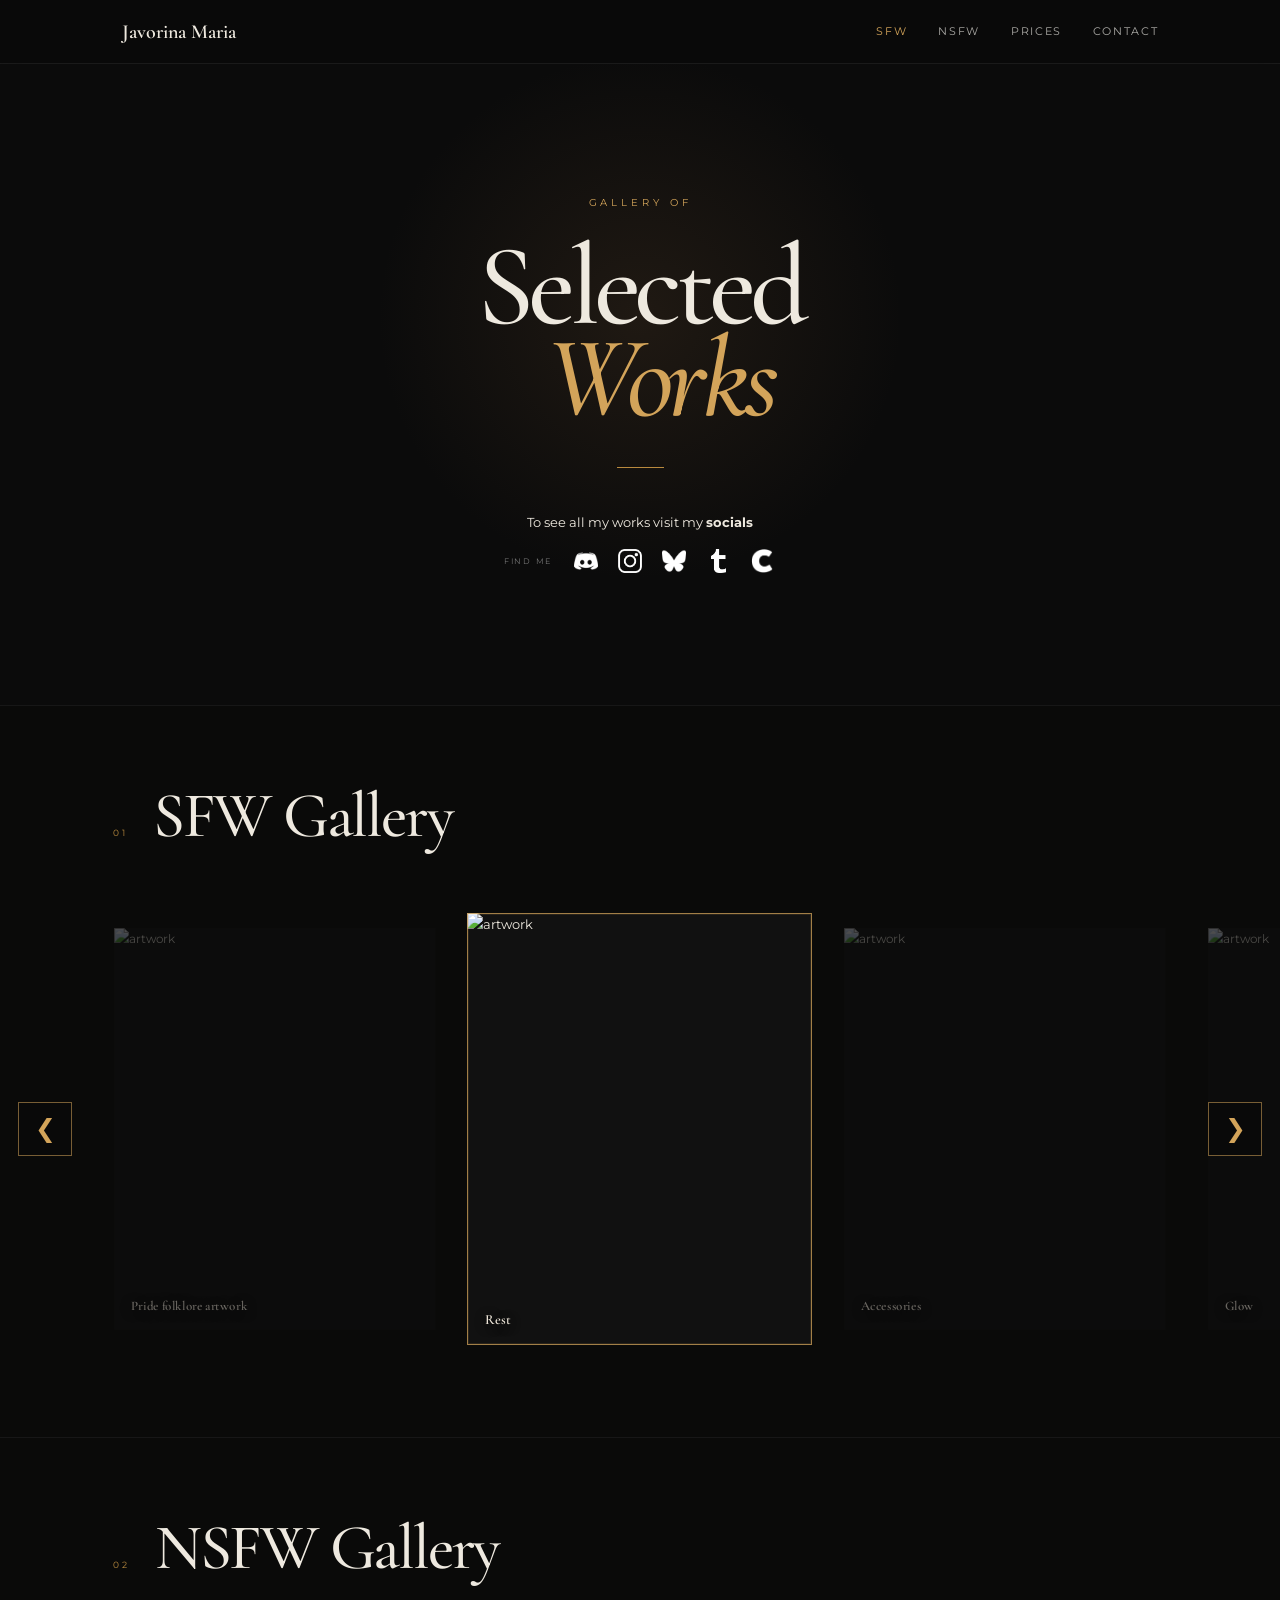
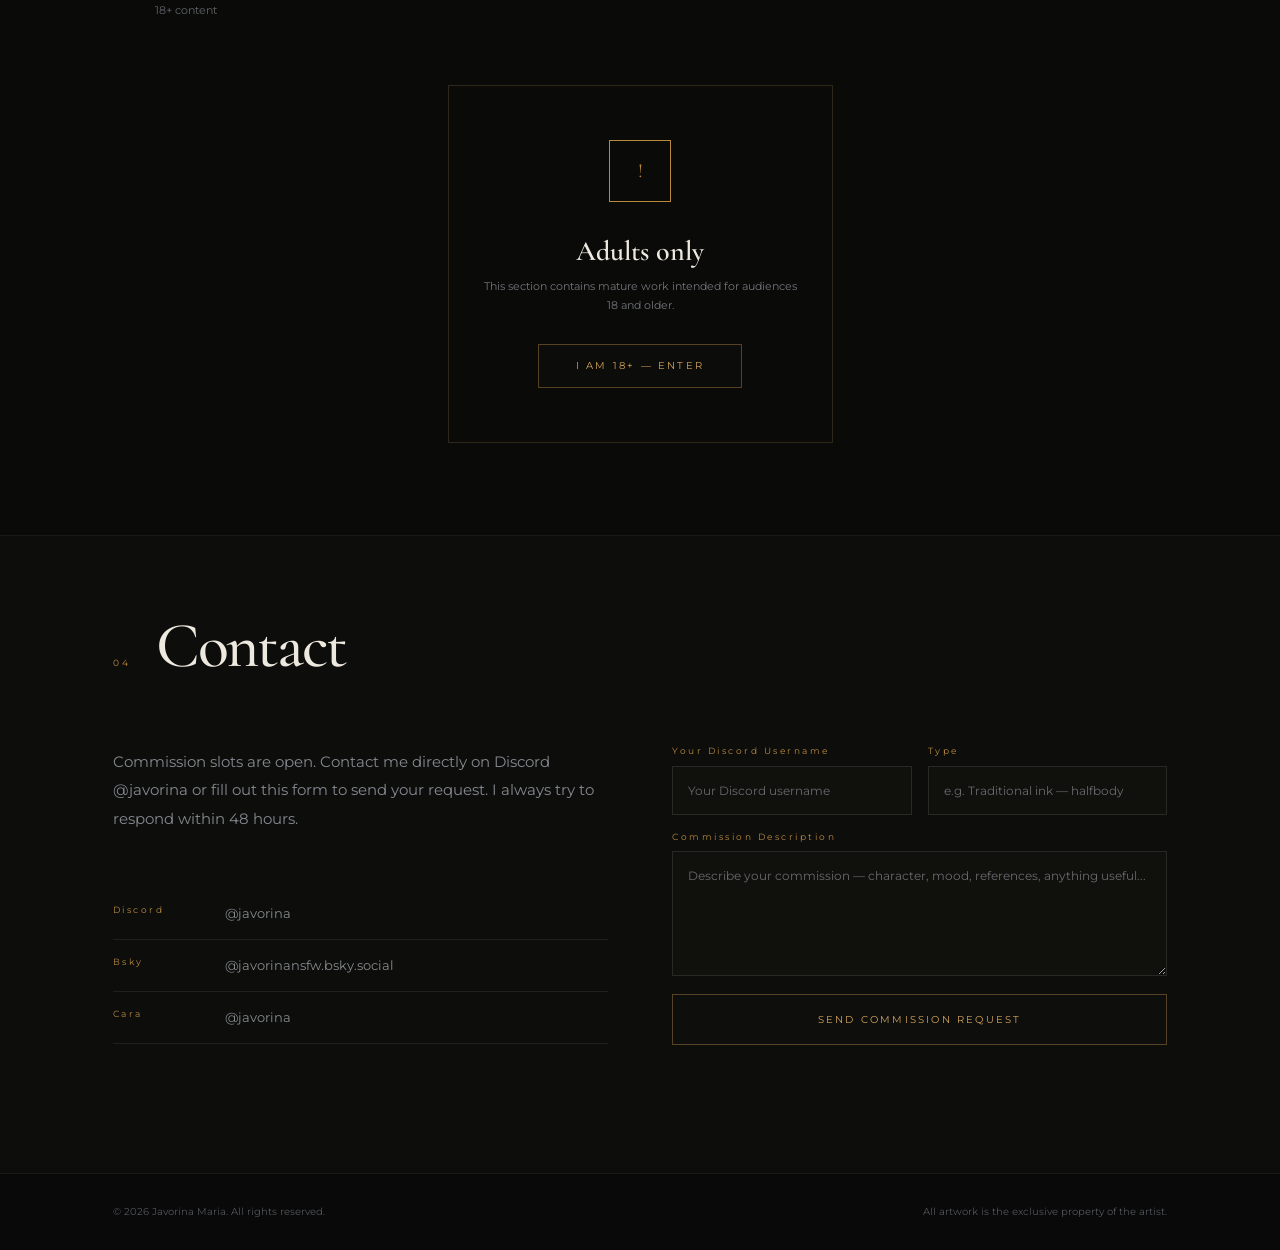
==== commit 340fed00: "Add files via upload" ====
--- a/gallery.html
+++ b/gallery.html
@@ -21,8 +21,22 @@
       <div class="gold-line"></div>
       <p>To see all my works visit my <strong>socials</strong></p>
       <div class="landing-socials" aria-label="Social links">
-          <a href="https://bsky.app/profile/did:plc:wvolor6hg4yvqwmpcdiigkxn" target="_blank" rel="noopener noreferrer">Bluesky</a>
-          <a href="https://cara.app/javorina" target="_blank" rel="noopener noreferrer">Cara</a>
+          <span class="landing-socials-label">FIND ME</span>
+          <a href="#contact" aria-label="Discord">
+            <img src="images/social/discord.png" alt="Discord">
+          </a>
+          <a href="https://www.instagram.com/javorina.art/" target="_blank" rel="noopener noreferrer" aria-label="Instagram">
+            <img src="images/social/instagram.png" alt="Instagram">
+          </a>
+          <a href="https://bsky.app/profile/did:plc:wvolor6hg4yvqwmpcdiigkxn" target="_blank" rel="noopener noreferrer" aria-label="Bluesky">
+            <img src="images/social/bluesky.png" alt="Bluesky">
+          </a>
+          <a href="https://javorinaart.tumblr.com/" target="_blank" rel="noopener noreferrer" aria-label="Tumblr">
+            <img src="images/social/tumblr.png" alt="Tumblr">
+          </a>
+          <a href="https://cara.app/javorina" target="_blank" rel="noopener noreferrer" aria-label="Cara">
+            <img src="images/social/cara.png" alt="Cara">
+          </a>
       </div>
     </section>
 
--- a/styles.css
+++ b/styles.css
@@ -1087,7 +1087,7 @@
   align-items: center;
   justify-content: center;
   flex-wrap: wrap;
-  gap: 9px 18px;
+  gap: 10px 16px;
   margin-bottom: 20px;
 }
 
@@ -1095,24 +1095,30 @@
   color: #777;
   font-size: 8px;
   letter-spacing: .22em;
+  margin-right: 4px;
 }
 
 .landing-socials a {
-  color: #b9b0a2;
-  font-size: 15px;
-  letter-spacing: .12em;
+  display: inline-flex;
+  align-items: center;
+  justify-content: center;
+  width: 28px;
+  height: 28px;
   text-decoration: none;
-  transition: color .25s ease;
+  transition: transform .25s ease, opacity .25s ease;
 }
 
 .landing-socials a:hover,
 .landing-socials a:focus-visible {
-  color: var(--gold-bright);
-}
-
-.landing-socials strong {
-  color: #e8d8bd;
-  font-weight: 600;
+  transform: translateY(-2px);
+  opacity: .75;
+}
+
+.landing-socials img {
+  display: block;
+  width: 24px;
+  height: 24px;
+  object-fit: contain;
 }
 
 /* Full gallery: one large, perfectly centered artwork at a time on phones */
@@ -1170,4 +1176,9 @@
     justify-content: center;
     align-items: center;
   }
-}
+
+  .landing-socials img {
+    width: 24px;
+    height: 24px;
+  }
+}
